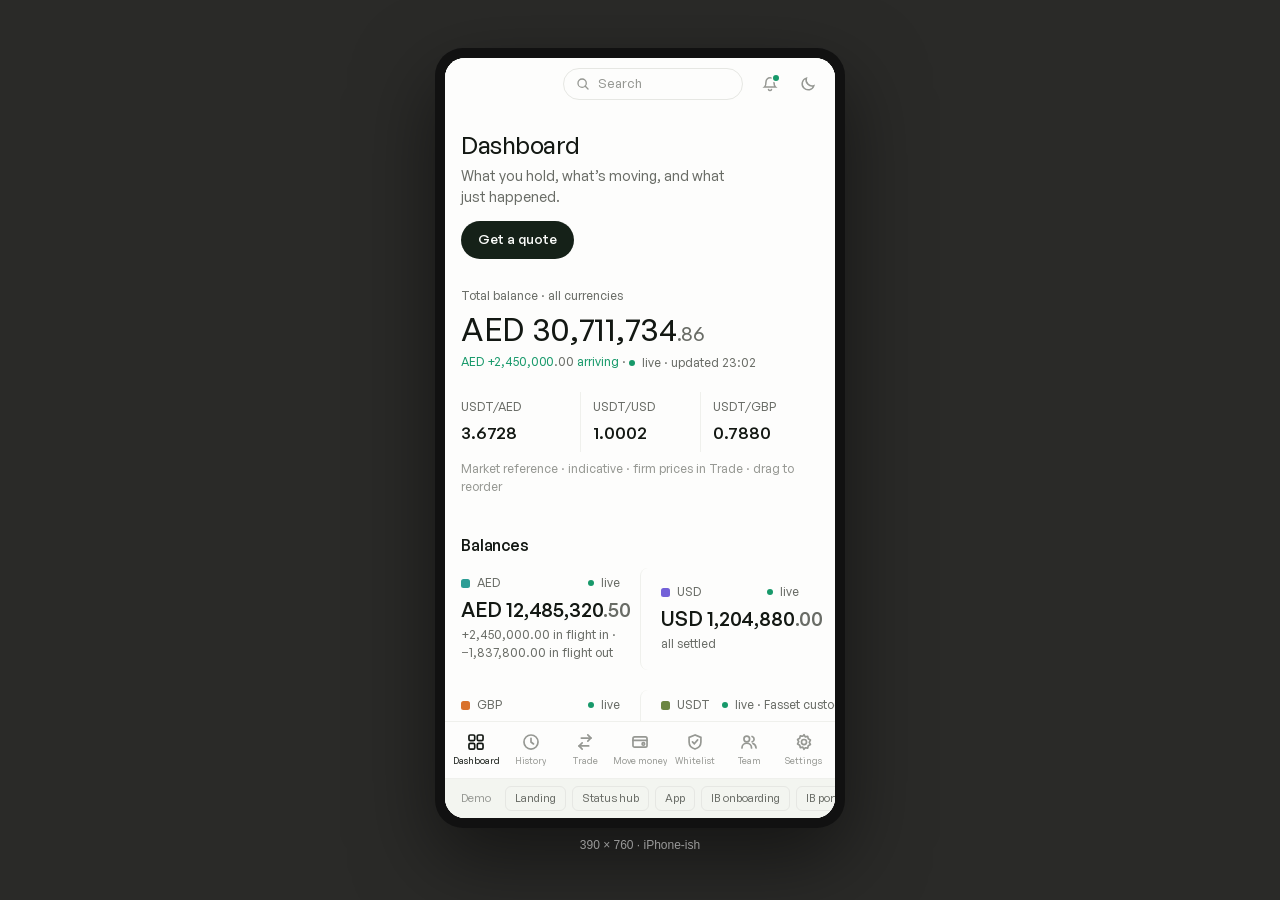
==== mobile-preview.html @ 42ef4d2c "Prime v2 prototype: static demo deploy Runtime files only (app, styles, fonts); docs and build tooli" ====
<!doctype html>
<!-- Dev harness: the app inside a phone-sized frame, because media queries
     respond to the iframe viewport. Serve the folder and open this file to
     check the ≤600px layer without resizing your browser. Not part of the
     bundle (build-bundle.py reads index.html only). -->
<html lang="en">
<head>
<meta charset="utf-8">
<title>Prime · phone preview</title>
<style>
  body { margin: 0; min-height: 100vh; display: flex; align-items: center; justify-content: center; gap: 40px; background: #2a2a28; font: 12px -apple-system, sans-serif; }
  .frame { border-radius: 28px; padding: 10px; background: #111; box-shadow: 0 30px 80px rgba(0,0,0,0.5); }
  .frame iframe { display: block; width: 390px; height: 760px; border: 0; border-radius: 20px; background: #fff; }
  .cap { color: #999; text-align: center; margin-top: 10px; }
</style>
</head>
<body>
<div>
  <div class="frame"><iframe src="index.html"></iframe></div>
  <div class="cap">390 × 760 · iPhone-ish</div>
</div>
</body>
</html>
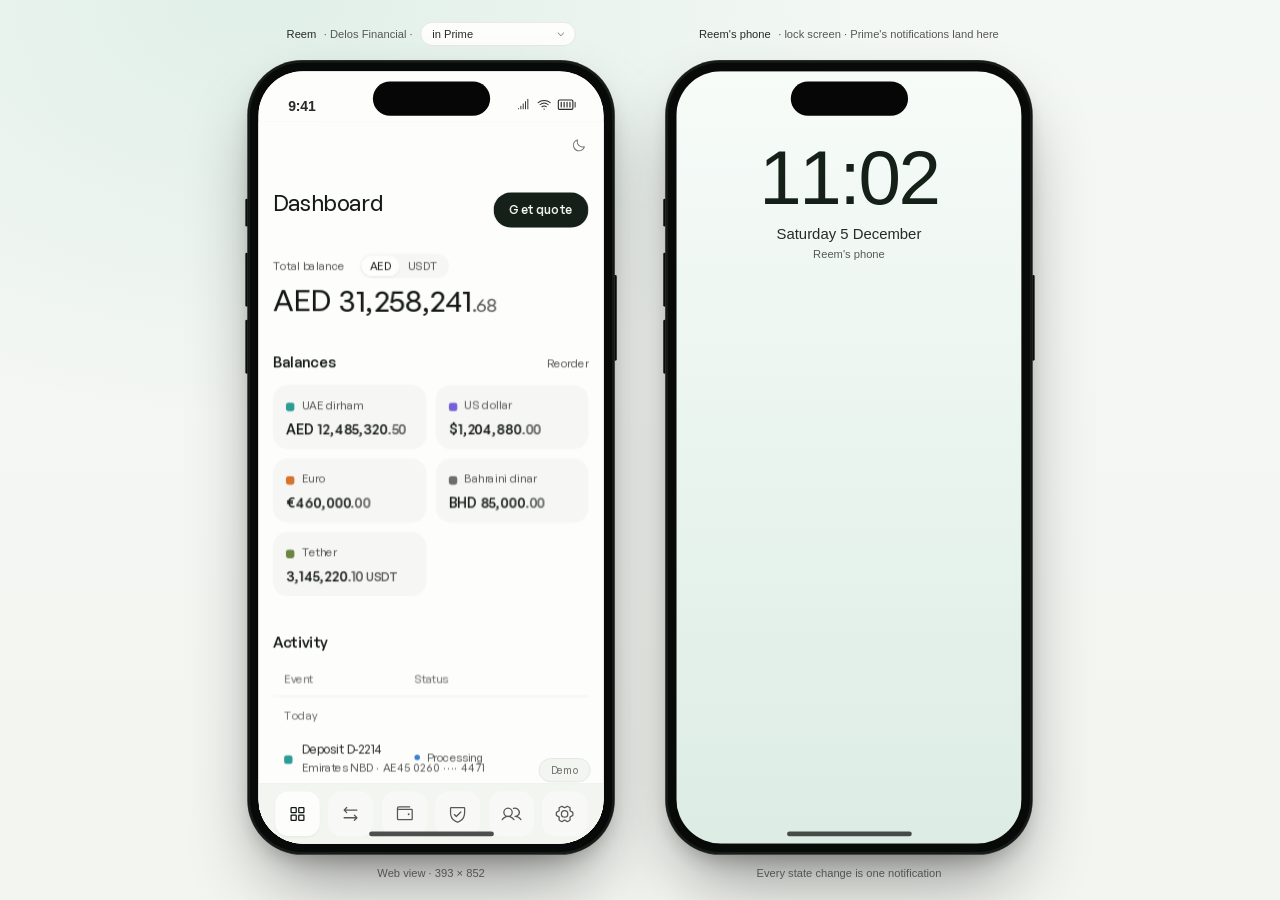
==== commit fdf44cb0: "Prime on a phone: iPhone device frame around the web view, lock-screen phone mirroring notifications" ====
--- a/mobile-preview.html
+++ b/mobile-preview.html
@@ -1,23 +1,240 @@
 <!doctype html>
-<!-- Dev harness: the app inside a phone-sized frame, because media queries
-     respond to the iframe viewport. Serve the folder and open this file to
-     check the ≤600px layer without resizing your browser. Not part of the
-     bundle (build-bundle.py reads index.html only). -->
+<!-- Prime in a phone: the real app (index.html) inside an iPhone-class device
+     frame, the way it will actually be used: a web view on a phone, not a
+     native app. The second device is a lock screen that mirrors Prime's
+     notifications as banners, so a demo can show the client being told.
+     Dev harness AND demo surface. Not part of the artifact bundle
+     (build-bundle.py reads index.html only); mirrored to prime-demo so
+     https://hamis-fasset.github.io/prime-demo/mobile-preview.html is live. -->
 <html lang="en">
 <head>
 <meta charset="utf-8">
-<title>Prime · phone preview</title>
+<meta name="viewport" content="width=device-width, initial-scale=1">
+<title>Prime on a phone</title>
 <style>
-  body { margin: 0; min-height: 100vh; display: flex; align-items: center; justify-content: center; gap: 40px; background: #2a2a28; font: 12px -apple-system, sans-serif; }
-  .frame { border-radius: 28px; padding: 10px; background: #111; box-shadow: 0 30px 80px rgba(0,0,0,0.5); }
-  .frame iframe { display: block; width: 390px; height: 760px; border: 0; border-radius: 20px; background: #fff; }
-  .cap { color: #999; text-align: center; margin-top: 10px; }
+  :root {
+    --paper: oklch(0.9946 0.0018 120);
+    --linen: oklch(0.9672 0.0062 122);
+    --ink: oklch(0.2331 0.0231 152);
+    --text: oklch(0.2811 0.0093 140);
+    --subtle: oklch(0.46 0.0088 130);
+    --faint: oklch(0.535 0.0072 125);
+    --border: oklch(0.9269 0.006 120);
+    --accent: oklch(0.6061 0.1275 162.0);
+    --font: "General Sans", -apple-system, BlinkMacSystemFont, "Segoe UI", sans-serif;
+  }
+  * { box-sizing: border-box; }
+  html, body { margin: 0; height: 100%; }
+  body {
+    font-family: var(--font); color: var(--text);
+    background:
+      radial-gradient(900px 600px at 20% 0%, color-mix(in oklab, var(--accent) 9%, transparent), transparent 70%),
+      linear-gradient(180deg, oklch(0.975 0.006 150), var(--linen));
+    display: flex; align-items: center; justify-content: center; min-height: 100vh;
+    overflow: hidden;
+  }
+  .stage { display: flex; gap: 56px; align-items: flex-start; transform-origin: center; }
+  .col { display: flex; flex-direction: column; align-items: center; gap: 14px; }
+  .who { display: flex; align-items: center; gap: 8px; font-size: 12px; color: var(--subtle); height: 30px; }
+  .who strong { color: var(--text); font-weight: 530; }
+  .who select {
+    font: inherit; font-size: 12px; color: var(--text);
+    background: var(--paper); border: 1px solid var(--border); border-radius: 999px;
+    padding: 5px 28px 5px 12px; appearance: none;
+    background-image: url("data:image/svg+xml,%3Csvg xmlns='http://www.w3.org/2000/svg' width='10' height='10' viewBox='0 0 256 256' fill='%2371706a'%3E%3Cpath d='M213.66,101.66l-80,80a8,8,0,0,1-11.32,0l-80-80A8,8,0,0,1,53.66,90.34L128,164.69l74.34-74.35a8,8,0,0,1,11.32,11.32Z'/%3E%3C/svg%3E");
+    background-repeat: no-repeat; background-position: right 10px center;
+  }
+
+  /* ————— the device ————— */
+  .device { position: relative; width: 393px; height: 852px; }
+  .device .btn { position: absolute; width: 3px; background: oklch(0.16 0.01 150); border-radius: 2px; }
+  .device .btn.action { left: -3px; top: 148px; height: 30px; }
+  .device .btn.volup  { left: -3px; top: 206px; height: 58px; }
+  .device .btn.voldn  { left: -3px; top: 278px; height: 58px; }
+  .device .btn.power  { right: -3px; top: 230px; height: 92px; }
+  .phone {
+    position: absolute; inset: 0;
+    background: oklch(0.14 0.008 150);
+    border-radius: 58px;
+    padding: 11px;
+    box-shadow:
+      0 0 0 1px oklch(0.30 0.01 150),
+      0 40px 80px -20px rgba(0,0,0,0.45),
+      0 12px 24px -8px rgba(0,0,0,0.25),
+      inset 0 0 0 2px oklch(0.22 0.01 150);
+  }
+  .screen {
+    position: relative; width: 100%; height: 100%;
+    border-radius: 48px; overflow: hidden; background: var(--paper);
+    display: flex; flex-direction: column;
+  }
+  .island {
+    position: absolute; top: 11px; left: 50%; transform: translateX(-50%);
+    width: 126px; height: 37px; border-radius: 20px; background: oklch(0.12 0.005 150); z-index: 5;
+  }
+  .statusbar {
+    height: 54px; flex: none; display: flex; align-items: flex-end; justify-content: space-between;
+    padding: 0 30px 8px 32px; font-size: 15px; font-weight: 600; letter-spacing: -0.01em; color: var(--text);
+    font-variant-numeric: tabular-nums; background: var(--paper);
+  }
+  .statusbar .right { display: inline-flex; gap: 6px; align-items: center; }
+  .statusbar svg { display: block; }
+  .view { flex: 1; min-height: 0; position: relative; }
+  .view iframe { display: block; width: 100%; height: 100%; border: 0; background: var(--paper); }
+  .home {
+    position: absolute; left: 50%; bottom: 8px; transform: translateX(-50%);
+    width: 134px; height: 5px; border-radius: 3px; background: oklch(0.2 0.01 150 / 0.75); z-index: 6; pointer-events: none;
+  }
+  .cap { font-size: 12px; color: var(--faint); }
+
+  /* ————— the side phone: lock screen ————— */
+  .lock {
+    flex: 1; display: flex; flex-direction: column; align-items: center; padding-top: 74px;
+    background: linear-gradient(180deg, oklch(0.985 0.006 160), oklch(0.93 0.02 165));
+  }
+  .lk-time { font-size: 82px; font-weight: 300; letter-spacing: -0.03em; line-height: 1; color: var(--ink); font-variant-numeric: tabular-nums; }
+  .lk-date { margin-top: 10px; font-size: 16px; color: var(--text); }
+  .lk-who { margin-top: 6px; font-size: 12px; color: var(--subtle); }
+  .banners { position: absolute; left: 12px; right: 12px; bottom: 40px; display: flex; flex-direction: column; gap: 8px; }
+  .banner {
+    display: flex; gap: 12px; align-items: flex-start;
+    background: oklch(1 0 0 / 0.72); backdrop-filter: blur(24px); -webkit-backdrop-filter: blur(24px);
+    border-radius: 22px; padding: 12px 14px;
+    box-shadow: 0 1px 0 oklch(1 0 0 / 0.6) inset, 0 8px 24px -12px rgba(0,0,0,0.25);
+    animation: bn-in 420ms cubic-bezier(0.16, 1, 0.3, 1) both;
+  }
+  @keyframes bn-in { from { opacity: 0; transform: translateY(14px) scale(0.98); } }
+  .banner .app { width: 38px; height: 38px; border-radius: 10px; background: var(--ink); display: grid; place-items: center; flex: none; color: var(--paper); }
+  .banner .app svg { width: 22px; height: 22px; }
+  .banner .txt { min-width: 0; flex: 1; }
+  .banner .row1 { display: flex; justify-content: space-between; gap: 8px; font-size: 13px; }
+  .banner .row1 b { font-weight: 600; color: var(--ink); }
+  .banner .row1 time { color: var(--subtle); font-size: 12px; flex: none; }
+  .banner .body { font-size: 13px; color: var(--text); margin-top: 1px; overflow: hidden; text-overflow: ellipsis; white-space: nowrap; }
+  .banner .app-name { font-size: 11px; color: var(--subtle); margin-bottom: 1px; letter-spacing: 0.02em; }
 </style>
 </head>
 <body>
-<div>
-  <div class="frame"><iframe src="index.html"></iframe></div>
-  <div class="cap">390 × 760 · iPhone-ish</div>
+<svg width="0" height="0" style="position:absolute" aria-hidden="true"><defs><g id="brand-lockup">
+<path d="M0.117638 4.45489C-0.0392129 4.38767 -0.0392126 4.1653 0.117639 4.09808L0.45373 3.95404C2.02653 3.27998 3.27977 2.02674 3.95383 0.453942L4.09787 0.117852C4.16509 -0.0389993 4.38745 -0.038999 4.45467 0.117852L4.6293 0.525305C5.28372 2.0523 6.50046 3.26903 8.02745 3.92346L8.4349 4.09808C8.59175 4.1653 8.59175 4.38767 8.4349 4.45489L8.02745 4.62951C6.50046 5.28394 5.28372 6.50067 4.6293 8.02766L4.45467 8.43512C4.38745 8.59197 4.16509 8.59197 4.09787 8.43512L3.92324 8.02766C3.26882 6.50067 2.05208 5.28393 0.52509 4.62951L0.117638 4.45489Z"/>
+<path d="M8.84134 4.45467C8.68448 4.38745 8.68448 4.16509 8.84134 4.09787L9.17743 3.95383C10.7502 3.27977 12.0035 2.02653 12.6775 0.453729L12.8216 0.117638C12.8888 -0.0392129 13.1111 -0.0392126 13.1784 0.117639L13.353 0.525091C14.0074 2.05208 15.2242 3.26882 16.7511 3.92325L17.1586 4.09787C17.3155 4.16509 17.3155 4.38745 17.1586 4.45467L16.7511 4.6293C15.2242 5.28372 14.0074 6.50046 13.353 8.02745L13.1784 8.4349C13.1111 8.59175 12.8888 8.59175 12.8216 8.4349L12.6469 8.02745C11.9925 6.50046 10.7758 5.28372 9.24879 4.6293L8.84134 4.45467Z"/>
+<path d="M17.5649 4.45467C17.408 4.38745 17.408 4.16509 17.5649 4.09787L17.901 3.95383C19.4738 3.27977 20.727 2.02653 21.4011 0.453729L21.5451 0.117638C21.6123 -0.0392129 21.8347 -0.0392126 21.9019 0.117639L22.0765 0.525091C22.731 2.05208 23.9477 3.26882 25.4747 3.92325L25.8821 4.09787C26.039 4.16509 26.039 4.38745 25.8821 4.45467L25.4747 4.6293C23.9477 5.28372 22.731 6.50046 22.0765 8.02745L21.9019 8.4349C21.8347 8.59175 21.6123 8.59175 21.5451 8.4349L21.3705 8.02745C20.7161 6.50046 19.4993 5.28372 17.9723 4.6293L17.5649 4.45467Z"/>
+<path d="M0.117638 13.1785C-0.0392129 13.1113 -0.0392126 12.8889 0.117639 12.8217L0.45373 12.6776C2.02653 12.0036 3.27977 10.7503 3.95383 9.17754L4.09787 8.84144C4.16509 8.68459 4.38745 8.68459 4.45467 8.84144L4.6293 9.2489C5.28372 10.7759 6.50046 11.9926 8.02745 12.6471L8.4349 12.8217C8.59175 12.8889 8.59175 13.1113 8.4349 13.1785L8.02745 13.3531C6.50046 14.0075 5.28372 15.2243 4.6293 16.7513L4.45467 17.1587C4.38745 17.3156 4.16509 17.3156 4.09787 17.1587L3.92324 16.7513C3.26882 15.2243 2.05208 14.0075 0.52509 13.3531L0.117638 13.1785Z"/>
+<path d="M8.84123 13.1785C8.68438 13.1113 8.68438 12.8889 8.84123 12.8217L9.17732 12.6776C10.7501 12.0036 12.0034 10.7503 12.6774 9.17754L12.8215 8.84144C12.8887 8.68459 13.111 8.68459 13.1783 8.84144L13.3529 9.2489C14.0073 10.7759 15.2241 11.9926 16.751 12.6471L17.1585 12.8217C17.3153 12.8889 17.3153 13.1113 17.1585 13.1785L16.751 13.3531C15.2241 14.0075 14.0073 15.2243 13.3529 16.7513L13.1783 17.1587C13.111 17.3156 12.8887 17.3156 12.8215 17.1587L12.6468 16.7513C11.9924 15.2243 10.7757 14.0075 9.24868 13.3531L8.84123 13.1785Z"/>
+<path d="M0.117638 21.9021C-0.0392129 21.8349 -0.0392126 21.6125 0.117639 21.5453L0.45373 21.4012C2.02653 20.7272 3.27977 19.4739 3.95383 17.9011L4.09787 17.565C4.16509 17.4082 4.38745 17.4082 4.45467 17.565L4.6293 17.9725C5.28372 19.4995 6.50046 20.7162 8.02745 21.3706L8.4349 21.5453C8.59175 21.6125 8.59175 21.8349 8.4349 21.9021L8.02745 22.0767C6.50046 22.7311 5.28372 23.9479 4.6293 25.4748L4.45467 25.8823C4.38745 26.0392 4.16509 26.0392 4.09787 25.8823L3.92324 25.4748C3.26882 23.9479 2.05208 22.7311 0.52509 22.0767L0.117638 21.9021Z"/>
+<path d="M31.9374 21.1834V6.8713H49.4728V10.1512H35.2215V12.3974H48.9951V15.6574H35.2215V21.1834H31.9374Z"/>
+<path d="M61.2075 6.8713L70.025 21.1834H66.2432L64.5116 18.4999H53.6639L51.972 21.1834H48.1903L56.9879 6.8713H61.2075ZM59.3166 10.1512H58.8987L55.5946 15.22H62.6406L59.3166 10.1512Z"/>
+<path d="M89.0363 11.8805H85.7522C85.7522 11.0457 85.0356 10.1512 83.5229 10.1512H74.4268C73.5112 10.1512 72.715 10.6282 72.715 11.5426C72.715 12.1986 73.3519 12.5763 74.4865 12.5763H84.5181C87.0459 12.5763 89.0363 14.0671 89.0363 16.7308C89.0363 19.1956 87.0459 21.1834 84.5778 21.1834H74.168C71.4212 21.1834 69.5304 18.5595 69.5304 16.1742H72.8145C72.8145 16.9892 73.4515 17.9036 75.0637 17.9036H83.9608C84.9759 17.9036 85.8119 17.3072 85.8119 16.5519C85.8119 15.7369 85.0953 15.5778 83.9608 15.5778H74.1481C71.68 15.5778 69.5304 14.0274 69.5304 11.324C69.5304 8.8591 71.5208 6.8713 73.9889 6.8713H84.3987C87.1454 6.8713 89.0363 9.49519 89.0363 11.8805Z"/>
+<path d="M109.534 11.8805H106.249C106.249 11.0457 105.533 10.1512 104.02 10.1512H94.924C94.0084 10.1512 93.2123 10.6282 93.2123 11.5426C93.2123 12.1986 93.8492 12.5763 94.9838 12.5763H105.015C107.543 12.5763 109.534 14.0671 109.534 16.7308C109.534 19.1956 107.543 21.1834 105.075 21.1834H94.6653C91.9185 21.1834 90.0276 18.5595 90.0276 16.1742H93.3118C93.3118 16.9892 93.9487 17.9036 95.561 17.9036H104.458C105.473 17.9036 106.309 17.3072 106.309 16.5519C106.309 15.7369 105.593 15.5778 104.458 15.5778H94.6454C92.1773 15.5778 90.0276 14.0274 90.0276 11.324C90.0276 8.8591 92.018 6.8713 94.4861 6.8713H104.896C107.643 6.8713 109.534 9.49519 109.534 11.8805Z"/>
+<path d="M110.933 21.1834V6.8713H128.946V10.1512H114.217V12.3974H128.469V15.6574H114.217V17.9036H128.946V21.1834H110.933Z"/>
+<path d="M130.148 6.8713H149.255V10.1512H141.294V21.1834H138.01V10.1512H130.148V6.8713Z"/>
+<path d="M155.84 14.4846C154.938 14.4846 154.175 14.3255 153.551 14.0075C152.927 13.6894 152.456 13.2521 152.138 12.6955C151.819 12.1257 151.66 11.4764 151.66 10.7475C151.66 10.0054 151.819 9.33616 152.138 8.73983C152.456 8.13024 152.934 7.65979 153.571 7.32849C154.208 6.99719 154.964 6.83154 155.84 6.83154C156.729 6.83154 157.479 6.99719 158.089 7.32849C158.713 7.65979 159.184 8.13024 159.502 8.73983C159.834 9.33616 160 10.0054 160 10.7475C160 11.4764 159.834 12.1257 159.502 12.6955C159.184 13.2521 158.713 13.6894 158.089 14.0075C157.479 14.3255 156.729 14.4846 155.84 14.4846ZM155.84 13.7292C156.915 13.7292 157.738 13.4708 158.308 12.954C158.892 12.4371 159.184 11.7016 159.184 10.7475C159.184 10.0982 159.051 9.53495 158.786 9.05787C158.52 8.5808 158.136 8.21637 157.631 7.96459C157.127 7.69955 156.53 7.56703 155.84 7.56703C155.124 7.56703 154.513 7.69955 154.009 7.96459C153.518 8.21637 153.14 8.58743 152.874 9.07775C152.609 9.55482 152.476 10.1114 152.476 10.7475C152.476 11.7016 152.768 12.4371 153.352 12.954C153.936 13.4708 154.765 13.7292 155.84 13.7292ZM157.95 12.1986H156.935L156.298 11.2643H154.805V12.1986H153.929V9.09763H157.054C157.32 9.09763 157.545 9.19039 157.731 9.37592C157.917 9.5482 158.01 9.74035 158.01 9.95238V10.3698C158.01 10.5553 157.937 10.7342 157.791 10.9065C157.645 11.0788 157.479 11.1848 157.293 11.2246L157.95 12.1986ZM157.154 10.1909V10.171C157.154 10.012 157.061 9.9325 156.875 9.9325H154.805V10.4096H156.875C157.061 10.4096 157.154 10.3367 157.154 10.1909Z"/>
+</g></defs></svg>
+
+<div class="stage" id="stage">
+  <div class="col">
+    <div class="who"><strong>Reem</strong> · Delos Financial ·
+      <select id="enter" aria-label="Enter as">
+        <option value="dashboard">in Prime</option>
+        <option value="onboarding">at the front door</option>
+        <option value="hub">waiting on review</option>
+        <option value="ib-onboard">Karim · becoming an IB</option>
+        <option value="ib-overview">Karim · in the IB portal</option>
+      </select>
+    </div>
+    <div class="device">
+      <span class="btn action"></span><span class="btn volup"></span><span class="btn voldn"></span><span class="btn power"></span>
+      <div class="phone"><div class="screen">
+        <div class="island"></div>
+        <div class="statusbar"><span class="t">9:41</span><span class="right"><svg width="16" height="16" viewBox="0 0 256 256" fill="currentColor" aria-hidden="true"><path d="M168,72V200a8,8,0,0,1-16,0V72a8,8,0,0,1,16,0Zm32-48a8,8,0,0,0-8,8V200a8,8,0,0,0,16,0V32A8,8,0,0,0,200,24Zm-80,80a8,8,0,0,0-8,8v88a8,8,0,0,0,16,0V112A8,8,0,0,0,120,104ZM80,144a8,8,0,0,0-8,8v48a8,8,0,0,0,16,0V152A8,8,0,0,0,80,144ZM40,184a8,8,0,0,0-8,8v8a8,8,0,0,0,16,0v-8A8,8,0,0,0,40,184Z"/></svg><svg width="16" height="16" viewBox="0 0 256 256" fill="currentColor" aria-hidden="true"><path d="M140,204a12,12,0,1,1-12-12A12,12,0,0,1,140,204ZM237.08,87A172,172,0,0,0,18.92,87,8,8,0,0,0,29.08,99.37a156,156,0,0,1,197.84,0A8,8,0,0,0,237.08,87ZM205,122.77a124,124,0,0,0-153.94,0A8,8,0,0,0,61,135.31a108,108,0,0,1,134.06,0,8,8,0,0,0,11.24-1.3A8,8,0,0,0,205,122.77Zm-32.26,35.76a76.05,76.05,0,0,0-89.42,0,8,8,0,0,0,9.42,12.94,60,60,0,0,1,70.58,0,8,8,0,1,0,9.42-12.94Z"/></svg><svg width="20" height="20" viewBox="0 0 256 256" fill="currentColor" aria-hidden="true"><path d="M200,56H32A24,24,0,0,0,8,80v96a24,24,0,0,0,24,24H200a24,24,0,0,0,24-24V80A24,24,0,0,0,200,56Zm8,120a8,8,0,0,1-8,8H32a8,8,0,0,1-8-8V80a8,8,0,0,1,8-8H200a8,8,0,0,1,8,8ZM184,96v64a8,8,0,0,1-16,0V96a8,8,0,0,1,16,0Zm-40,0v64a8,8,0,0,1-16,0V96a8,8,0,0,1,16,0Zm-40,0v64a8,8,0,0,1-16,0V96a8,8,0,0,1,16,0ZM64,96v64a8,8,0,0,1-16,0V96a8,8,0,0,1,16,0Zm192,0v64a8,8,0,0,1-16,0V96a8,8,0,0,1,16,0Z"/></svg></span></div>
+        <div class="view"><iframe id="app" src="index.html" title="Prime"></iframe></div>
+        <div class="home"></div>
+      </div></div>
+    </div>
+    <div class="cap">Web view · 393 × 852</div>
+  </div>
+
+  <div class="col">
+    <div class="who"><strong>Reem's phone</strong> · lock screen · Prime's notifications land here</div>
+    <div class="device">
+      <span class="btn action"></span><span class="btn volup"></span><span class="btn voldn"></span><span class="btn power"></span>
+      <div class="phone"><div class="screen">
+        <div class="island"></div>
+        <div class="lock">
+          <div class="lk-time" id="lkTime">9:41</div>
+          <div class="lk-date" id="lkDate">Wednesday, 3 September</div>
+          <div class="lk-who">Reem's phone</div>
+        </div>
+        <div class="banners" id="banners"></div>
+        <div class="home"></div>
+      </div></div>
+    </div>
+    <div class="cap">Every state change is one notification</div>
+  </div>
 </div>
+
+<script>
+(function () {
+  "use strict";
+  var app = document.getElementById("app");
+  var enter = document.getElementById("enter");
+
+  // fit the stage to the window, both axes
+  function fit() {
+    var st = document.getElementById("stage");
+    var w = st.scrollWidth || 900, h = st.scrollHeight || 920;
+    var s = Math.min(1, (window.innerWidth - 48) / w, (window.innerHeight - 40) / h);
+    st.style.transform = "scale(" + s + ")";
+  }
+  window.addEventListener("resize", fit);
+  setTimeout(fit, 50);
+
+  // the entry selector drives the app the way its own demo bar does, by
+  // clicking the demo jump inside the iframe (same origin), so persona and
+  // journey seeding stay in one place
+  function jump(id) {
+    var w = app.contentWindow, d = w && w.document;
+    if (!d) return;
+    var b = d.querySelector('[data-jump="' + id + '"]');
+    if (b) b.click(); else if (w.App) w.App.go(id);
+  }
+  enter.addEventListener("change", function () { jump(enter.value); });
+  app.addEventListener("load", function () { if (enter.value !== "dashboard") setTimeout(function () { jump(enter.value); }, 200); });
+
+  // lock screen clock
+  function clock() {
+    var d = new Date();
+    var hh = d.getHours() % 12 || 12, mm = ("0" + d.getMinutes()).slice(-2);
+    document.getElementById("lkTime").textContent = hh + ":" + mm;
+    document.getElementById("lkDate").textContent = d.toLocaleDateString("en-GB", { weekday: "long", day: "numeric", month: "long" });
+  }
+  clock(); setInterval(clock, 15000);
+
+  // mirror Prime's notifications as banners: newest four, only ones that
+  // arrived while this page has been open (the seeded history stays quiet)
+  var seen = null;
+  function esc(s) { return String(s == null ? "" : s).replace(/[&<>"]/g, function (c) { return { "&": "&amp;", "<": "&lt;", ">": "&gt;", '"': "&quot;" }[c]; }); }
+  function mirror() {
+    var w = app.contentWindow;
+    var ns = w && w.Data && w.Data.state && w.Data.state.notifs;
+    if (!ns) return;
+    if (seen === null) { seen = {}; ns.forEach(function (n) { seen[n.id] = 1; }); return; }
+    var fresh = ns.filter(function (n) { return !seen[n.id]; });
+    if (!fresh.length) return;
+    var host = document.getElementById("banners");
+    fresh.reverse().forEach(function (n) {
+      seen[n.id] = 1;
+      var el = document.createElement("div");
+      el.className = "banner";
+      el.innerHTML = '<div class="app"><svg viewBox="-1 -1 28 28" fill="currentColor"><use href="#brand-lockup"/></svg></div>' +
+        '<div class="txt"><div class="app-name">PRIME</div><div class="row1"><b>' + esc(n.title) + "</b><time>now</time></div>" +
+        (n.body ? '<div class="body">' + esc(n.body) + "</div>" : "") + "</div>";
+      host.appendChild(el);
+      while (host.children.length > 4) host.removeChild(host.firstChild);
+    });
+  }
+  setInterval(mirror, 700);
+})();
+</script>
 </body>
 </html>
